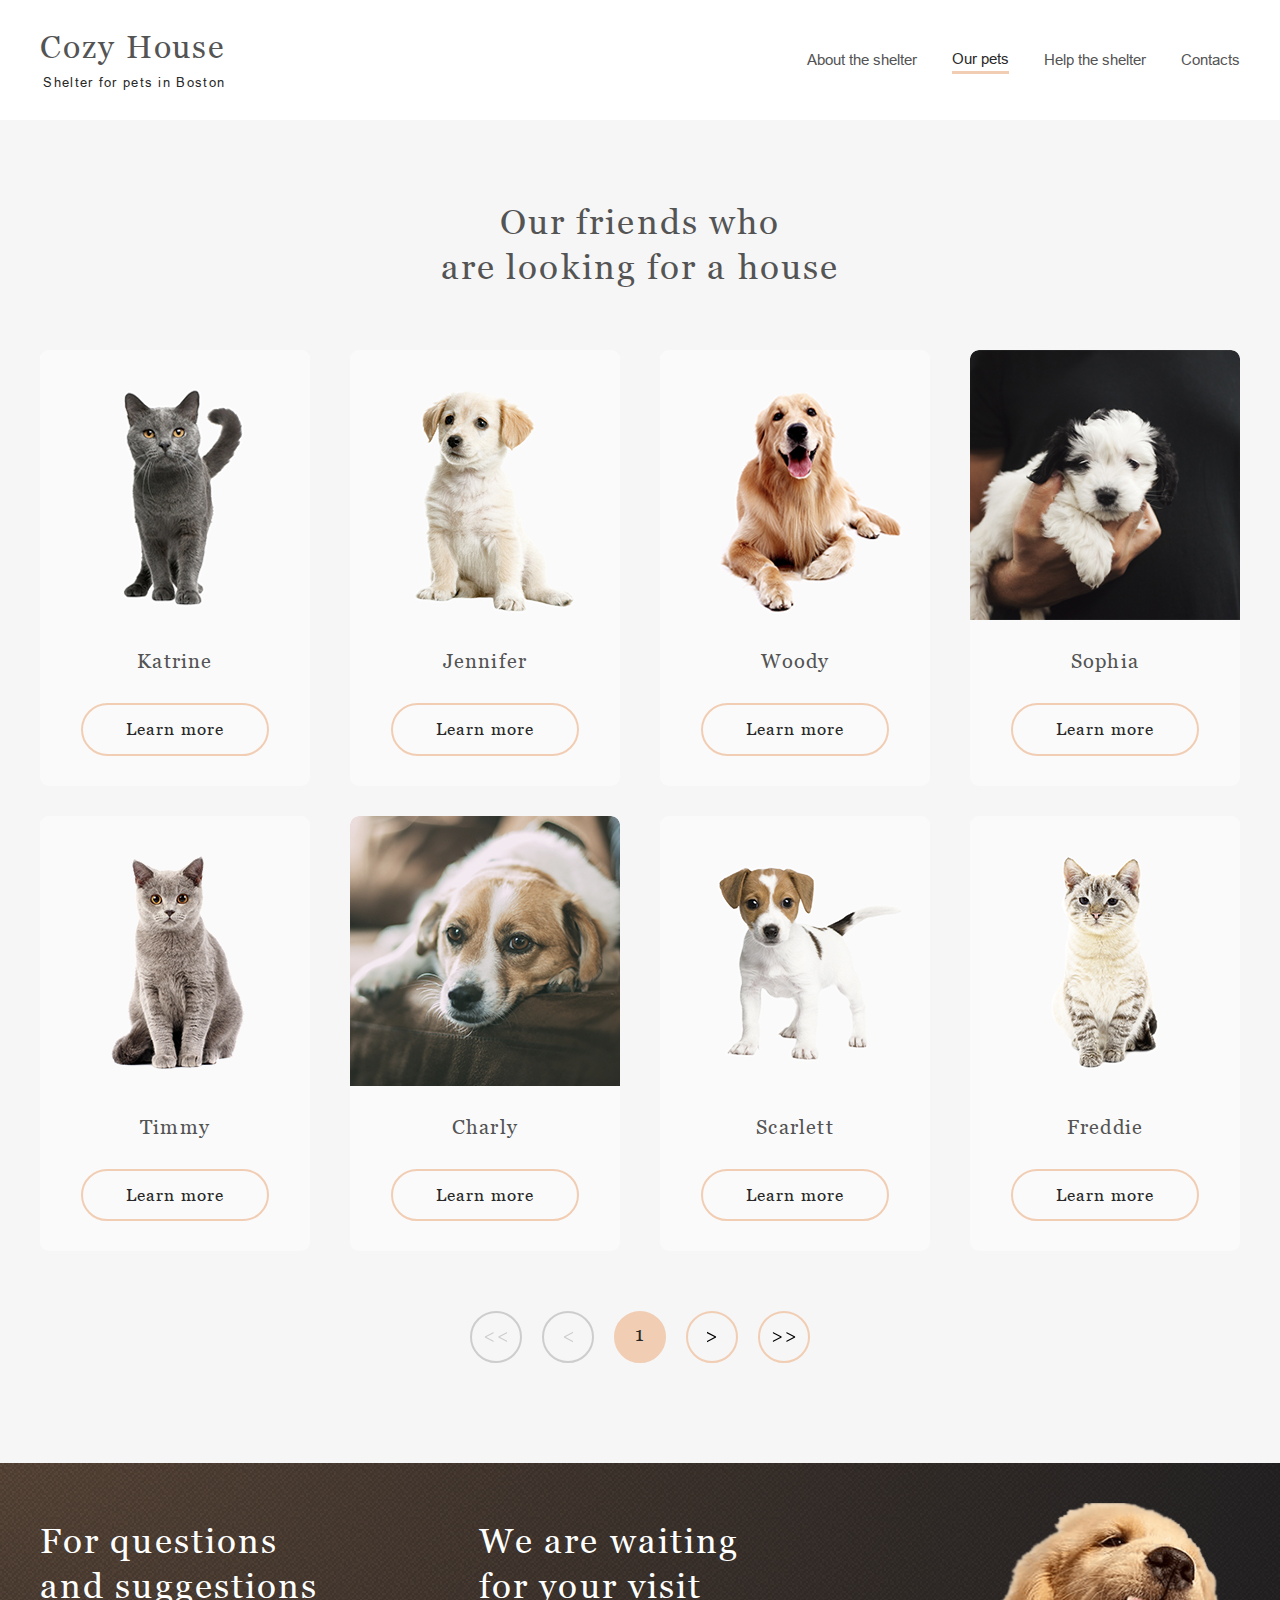
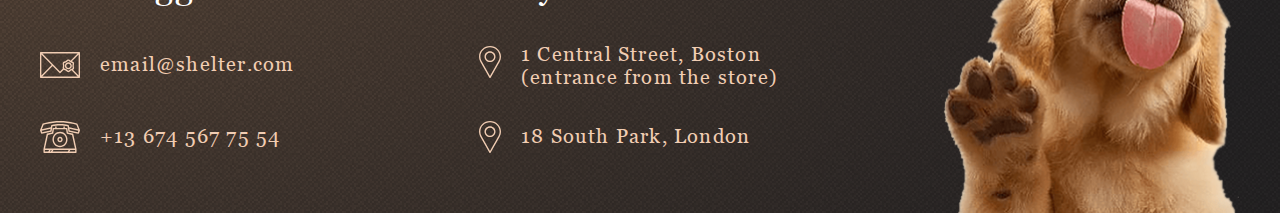
==== pages/pets/index.html @ 9d451f87 "feat: add pets page" ====
<!DOCTYPE html>
<html lang="en">

<head>
  <meta charset="UTF-8">
  <meta name="viewport" content="width=device-width, initial-scale=1.0">
  <meta http-equiv="X-UA-Compatible" content="ie=edge">
  <title>Cozy House Animal Shelter Our Pets Page</title>
  <link rel="icon" type="image/x-icon" href="../../assets/favicon.ico">
  <link rel="preload" href="../../assets/fonts/Arial-Regular.woff2" as="font">
  <link rel="preload" href="../../assets/fonts/Arial-Italic.woff2" as="font">
  <link rel="preload" href="../../assets/fonts/Georgia-Regular.woff2" as="font">
  <link rel="stylesheet" href="../main/normalize.css">
  <link rel="stylesheet" href="../main/style.css">
  <link rel="stylesheet" href="style.css">
</head>
<body>
  <div class="container">
    <header class="page-header header header--pets wrapper">
      <a class="header__logo" href="../main/index.html" aria-label="Cozy House Logo Image">
        <h1 class="header__title title">Cozy House</h1>
        <p class="header__subhead">Shelter for pets in&nbsp;Boston</p>
      </a>
      <nav class="header__nav nav">
        <ul class="nav__list">
          <li class="nav__item">
            <a class="nav__link">About the shelter</a>
          </li>
          <li class="nav__item nav__item--active">
            <a class="nav__link" href="#">Our pets</a>
          </li>
          <li class="nav__item">
            <a class="nav__link" href="#help">Help the shelter</a>
          </li>
          <li class="nav__item">
            <a class="nav__link" href="#footer">Contacts</a>
          </li>
        </ul>
      </nav>
    </header>
    <main class="page-main">
      <section class="slider slider--pets wrapper section">
        <h2 id="ourfriends" class="slider__title h2 title">Our friends who are&nbsp;looking for a&nbsp;house</h2>
        <div class="slider__wrapper">
          <ul class="slider__list">
            <li class="slider__item">
              <div class="slider__link">
                <img class="slider__image" src="../../assets/images/slider-katrine-desktop@1x.jpg" alt="Katrine grey cat illustration">
                <div class="slider__inner">
                  <h3 class="slider__card-name title">Katrine</h3>
                  <button class="slider__button-more button button--more" type="button">Learn more</button>
                </div>
              </div>
            </li>
            <li class="slider__item">
              <div class="slider__link">
                <img class="slider__image" src="../../assets/images/slider-jennifer-desktop@1x.jpg" alt="Puppy Jennifer illustration">
                <div class="slider__inner">
                  <h3 class="slider__card-name title">Jennifer</h3>
                  <button class="slider__button-more button button--more" type="button">Learn more</button>
                </div>
              </div>
            </li>
            <li class="slider__item">
              <div class="slider__link">
                <img class="slider__image" src="../../assets/images/slider-woody-desktop@1x.jpg" alt="Golden retriever Woody illustration">
                <div class="slider__inner">
                  <h3 class="slider__card-name title">Woody</h3>
                  <button class="slider__button-more button button--more" type="button">Learn more</button>
                </div>
              </div>
            </li>
            <li class="slider__item">
              <div class="slider__link">
                <img class="slider__image" src="../../assets/images/catalog-sophia-desktop@1x.jpg" alt="Sophia illustration">
                <div class="slider__inner">
                  <h3 class="slider__card-name title">Sophia</h3>
                  <button class="slider__button-more button button--more" type="button">Learn more</button>
                </div>
              </div>
            </li>
            <li class="slider__item">
              <div class="slider__link">
                <img class="slider__image" src="../../assets/images/catalog-timmy-desktop@1x.jpg" alt="Timmy illustration">
                <div class="slider__inner">
                  <h3 class="slider__card-name title">Timmy</h3>
                  <button class="slider__button-more button button--more" type="button">Learn more</button>
                </div>
              </div>
            </li>
            <li class="slider__item">
              <div class="slider__link">
                <img class="slider__image" src="../../assets/images/catalog-charly-desktop@1x.jpg" alt="Charly illustration">
                <div class="slider__inner">
                  <h3 class="slider__card-name title">Charly</h3>
                  <button class="slider__button-more button button--more" type="button">Learn more</button>
                </div>
              </div>
            </li>
            <li class="slider__item">
              <div class="slider__link">
                <img class="slider__image" src="../../assets/images/catalog-scarlett-desktop@1x.jpg" alt="Scarlett illustration">
                <div class="slider__inner">
                  <h3 class="slider__card-name title">Scarlett</h3>
                  <button class="slider__button-more button button--more" type="button">Learn more</button>
                </div>
              </div>
            </li>
            <li class="slider__item">
              <div class="slider__link">
                <img class="slider__image" src="../../assets/images/catalog-freddie-desktop@1x.jpg" alt="Freddie illustration">
                <div class="slider__inner">
                  <h3 class="slider__card-name title">Freddie</h3>
                  <button class="slider__button-more button button--more" type="button">Learn more</button>
                </div>
              </div>
            </li>
          </ul>
        </div>
        <div class="slider__pagination pagination">
          <ul class="pagination__list">
            <li class="pagination__item pagination__item--inactive">
              <button class="slider__control-button pagination__button" type="button" aria-label="First catalog page">
                <svg class="pagination__icon pagination__icon--double-arrow pagination__icon--double-arrow-left" role="img">
                  <use xlink:href="../../assets/icons/sprite.svg#icon-pets-double-arrow"></use>
                </svg>
              </button>
            </li>
            <li class="pagination__item pagination__item--inactive">
              <button class="slider__control-button pagination__button" type="button" aria-label="Previous catalog page">
                <svg class="pagination__icon pagination__icon--arrow-left" role="img">
                  <use xlink:href="../../assets/icons/sprite.svg#icon-pets-arrow"></use>
                </svg>
              </button>
            </li>
            <li class="pagination__item pagination__item--active">
              <button class="slider__control-button pagination__button" type="button">
                <div class="pagination__page h4 title">1</div>
              </button>
            </li>
            <li class="pagination__item">
              <button class="slider__control-button pagination__button" type="button" aria-label="Next catalog page">
                <svg class="pagination__icon" role="img">
                  <use xlink:href="../../assets/icons/sprite.svg#icon-pets-arrow"></use>
                </svg>
              </button>
            </li>
            <li class="pagination__item">
              <button class="slider__control-button pagination__button" type="button" aria-label="Last catalog page">
                <svg class="pagination__icon pagination__icon--double-arrow" role="img">
                  <use xlink:href="../../assets/icons/sprite.svg#icon-pets-double-arrow"></use>
                </svg>
              </button>
            </li>
          </ul>
        </div>
      </section>
    </main>
    <footer id="footer" class="page-footer footer wrapper">
      <div class="footer__contacts contacts">
        <h3 class="contacts__title h2 title">For questions and suggestions</h3>
        <ul class="contacts__list">
          <li class="contacts__item">
            <a class="contacts__link" href="mailto:email@shelter.com">
              <svg class="contacts__icon">
                <use xlink:href="../../assets/icons/sprite.svg#icon-mail"></use>
              </svg>
              <span class="contacts__card-name h4 title">email@shelter.com</span>
            </a>
          </li>
          <li class="contacts__item">
            <a class="contacts__link" href="tel:136745677554">
              <svg class="contacts__icon">
                <use xlink:href="../../assets/icons/sprite.svg#icon-phone"></use>
              </svg>
              <span class="contacts__card-name h4 title">+13 674 567 75 54</span>
            </a>
          </li>
        </ul>
      </div>
      <div class="footer__contacts contacts contacts--address">
        <h3 class="contacts__title h2 title">We&nbsp;are waiting for your visit</h3>
        <ul class="contacts__list">
          <li class="contacts__item">
            <a class="contacts__link" href="https://goo.gl/maps/ah5KmiyZteRtTASu8" target="_blank">
              <div class="contacts__icon-wrapper">
                <svg class="contacts__icon contacts__icon--map">
                  <use xlink:href="../../assets/icons/sprite.svg#icon-map"></use>
                </svg>
              </div>
              <span class="contacts__card-name h4 title">1&nbsp;Central Street, Boston (entrance from the store)</span>
            </a>
          </li>
          <li class="contacts__item">
            <a class="contacts__link" href="https://goo.gl/maps/E3gi4TVPar3K6iHCA" target="_blank">
              <svg class="contacts__icon contacts__icon--map">
                <use xlink:href="../../assets/icons/sprite.svg#icon-map"></use>
              </svg>
              <span class="contacts__card-name h4 title">18&nbsp;South Park, London</span>
            </a>
          </li>
        </ul>
      </div>
      <div class="footer__image-wrapper">
          <img class="footer__image" src="../../assets/images/footer-puppy-desktop@1x.png" alt="Puppy asks for food">
      </div>
    </footer>
  </div>
</body>
</html>
---- pages/main/style.css ----
@font-face {
  font-family: 'Arial';
  font-style: normal;
  font-weight: 400;
  font-display: swap;
  src: url("../../assets/fonts/Arial-Regular.woff2") format("woff2"),
    url("../../assets/fonts/Arial-Regular.woff") format("woff");
}

@font-face {
  font-family: 'Arial';
  font-style: italic;
  font-weight: 400;
  font-display: swap;
  src: url("../../assets/fonts/Arial-Italic.woff2") format("woff2"),
    url("../../assets/fonts/Arial-Italic.woff") format("woff");
}

@font-face {
  font-family: 'Georgia';
  font-style: normal;
  font-weight: 400;
  font-display: swap;
  src: url("../../assets/fonts/Georgia-Regular.woff2") format("woff2"),
    url("../../assets/fonts/Georgia-Regular.woff") format("woff");
}

*,
*::before,
*::after {
  box-sizing: border-box;
}

html {
  scroll-behavior: smooth; 
}

body {
  margin: 0;
  padding: 0;

  font-family: "Arial", "Arial Black", sans-serif;
  font-style: normal;
  font-weight: 400;
  font-size: 15px;
  line-height: 1.6;
  color: #4c4c4c;

  background-color: #ffffff;
}

a {
  text-decoration: none;
  color: inherit;
  cursor: pointer;
}

img {
  display: block;
}

.container {
  display: flex;
  flex-direction: column;
  justify-content: space-between;
  max-width: 1280px;
  margin: 0 auto;
}

.wrapper {
  padding: 0 40px;
}

.section {
  padding-top: 80px;
  padding-bottom: 100px;
}

.button {
  display: flex;
  justify-content: center;
  align-items: center;
  width: fit-content;
  height: fit-content;
  padding: 15px 45px;

  font-family: 'Georgia';
  font-style: normal;
  font-weight: 400;
  font-size: 17px;
  line-height: 1.3;
  letter-spacing: 0.06em;
  color: #292929;

  background-color: #f1cdb3;
  border-radius: 100px;
  transition: 0.5s ease-in;
  cursor: pointer;
}

.button:hover {
  background-color: #fddcc4;
}

.button--more {
  padding: 13px 43px;
  border: 2px solid #f1cdb3;
  background-color: transparent;
}

.button--more:hover {
  border: 2px solid #fddcc4;
}

.h2 {
  margin: 0;
  font-size: 35px;
  line-height: 1.29;
  letter-spacing: 0.06em;
  color: #545454;
}

.h4 {
  margin: 0;
  font-size: 20px;
  line-height: 1.15;
  letter-spacing: 0.06em;
  color: #545454;
}

.title {
  font-family: 'Georgia';
  font-style: normal;
  font-weight: 400;
}

.header {
  position: relative;
  display: flex;
  align-items: center;
  justify-content: space-between;
  padding-top: 60px;
  margin-bottom: 30px;
}

.header::after {
  content: "";
  position: absolute;
  top: 0;
  left: 0;
  z-index: -1;
  width: 100%;
  height: 908px;
  background: url(../../assets/images/first-screen-background-desktop@2x.png), radial-gradient(100% 215.42% at 0% 0%,#5b483a 0%,#262425 100%),#211f20;
  background-position: 0 0;
  background-repeat: repeat;
  background-size: auto;
}

.header__title {
  margin: 0;
  margin-bottom: 10px;
  font-size: 32px;
  line-height: 1.1;
  letter-spacing: 0.06em;
  color: #f1cdb3;
}

.header__subhead {
  margin: 0;
  font-size: 13px;
  line-height: 15px;
  letter-spacing: 0.1em;
  text-align: right;
  color: #ffffff;
}

.nav__list {
  display: flex;
  align-items: center;
  gap: 35px;
  margin: 0;
  padding: 0;
  list-style: none;
}

.nav__item {
  line-height: 1.6;
}

.nav__item--active .nav__link {
  color: #fafafa;
  border-bottom: 3px solid #f1cdb3;  
}

.nav__link {
  display: flex;
  color: #CDCDCD;
  transition: 0.5s ease-in;
}

.nav__link:hover {
  color: #fafafa;
}

.first-screen {
  display: flex;
  justify-content: space-between;
  padding-top: 30px;
}

.first-screen__inner {
  padding-top: 163px;
}

.first-screen__title {
  max-width: 320px;
  margin: 0;
  margin-bottom: 42px;
  font-size: 44px;
  line-height: 1.3;
  color: #ffffff;
}

.first-screen__desc {
  margin: 0;
  margin-bottom: 42px;
  max-width: 460px;
  font-size: 15px;
  line-height: 1.6;
  color: #CDCDCD;
}

.about {
  display: flex;
  justify-content: center;
  align-items: center;
}

.about__inner {
  max-width: 430px;
  margin-left: 120px;
}

.about__title {
  max-width: 380px;
  margin-bottom: 25px;
}

.about__desc {
  margin: 0;
}

.about__desc:not(:last-child) {
  margin-bottom: 25px;
}

.slider {
  background-color: #F6F6F6;
}

.slider__wrapper {
  display: flex;
  justify-content: space-between;
  align-items: center;
  margin-bottom: 60px;
}

.slider__title {
  max-width: 410px;
  margin: 0 auto;
  margin-bottom: 60px;
  text-align: center;
}

.slider__control-button {
  display: flex;
  justify-content: center;
  align-items: center;
  width: fit-content;
  height: fit-content;
  margin: 0;
  padding: 21px 17px;
  background-color: transparent;
  border: 2px solid #f1cdb3;
  border-radius: 100px;
  transition: 0.5s ease-in;
  cursor: pointer;
}

.slider__control-button:hover {
  border: 2px solid #fddcc4;
  background-color: #fddcc4;
}

.slider__icon {
  width: 14px;
  height: 6px;
}

.slider__icon--right-arrow {
  transform:rotate(180deg);
}

.slider__list {
  display: flex;
  gap: 90px;
  margin: 0;
  padding: 0;
  list-style: none;
}

.slider__link {
  border-radius: 9px;
  transition: 0.5s ease-in;
  cursor: pointer;
}

.slider__link:hover {
  box-shadow: 0px 2px 35px 14px rgba(13, 13, 13, 0.04);
}

.slider__link:hover .button--more {
  background-color: #fddcc4;
  border: 2px solid #fddcc4;
}

.slider__item {
  background: #fafafa;
  border-radius: 9px;
  display: flex;
  flex-direction: column;
  align-items: center;
}

.slider__image {
  margin-bottom: 30px;
  border-radius: 9px 9px 0px 0px;
}

.slider__card-name {
  margin: 0;
  margin-bottom: 30px;
  font-size: 20px;
  line-height: 23px;
  letter-spacing: 0.06em;
  color: #545454;
  text-align: center;
}

.slider__button-more {
  margin: 0 auto 30px auto;
}

.slider__button {
  margin: 0 auto;
}

.charity__title {
  margin: 0 auto;
  margin-bottom: 60px;
  max-width: 320px;
  text-align: center;
}

.charity__list {
  display: flex;
  flex-wrap: wrap;
  justify-content: center;
  row-gap: 55px;
  column-gap: 120px;
  margin: 0;
  padding: 0;
  list-style: none;
}

.charity__item {
  display: flex;
  flex-direction: column;
  align-items: center;
}

.charity__icon-wrapper {
  margin-bottom: 30px;
}

.charity__icon {
  display: flex;
  width: 60px;
  height: 60px;
}

.payment {
  display: flex;
  justify-content: center;
  background: #F6F6F6;
}

.payment__inner {
  margin-left: 30px;
  max-width: 380px;
}

.payment__image-wrapper {
  padding-top: 11px;
}

.payment__title {
  max-width: 310px;
  margin-bottom: 20px;
}

.payment__subhead {
  margin: 0;
  margin-bottom: 20px;
  font-size: 15px;
  line-height: 1.1;
  letter-spacing: 0.06em;
  color: #545454;
}

.payment__box {
  display: flex;
  justify-content: space-between;
  align-items: center;
  max-width: 349px;
  padding: 10px 15px;
  margin-bottom: 20px;
  background: #f1cdb3;
  border-radius: 9px;
}

.payment__icon {
  width: 30px;
  height: 23px;
}

.payment__agreement {
  margin: 0;
  font-style: italic;
  font-size: 12px;
  line-height: 18px;
  color: #b2b2b2;
}

.footer {
  position: relative;
  display: flex;
  justify-content: space-between;
  padding-top: 40px;
}

.footer::after {
  content: "";
  position: absolute;
  top: 0;
  left: 0;
  z-index: -1;
  width: 100%;
  height: 350px;
  background: url(../../assets/images/first-screen-background-desktop@2x.png), radial-gradient(100% 215.42% at 0% 0%,#5b483a 0%,#262425 100%),#211f20;
  background-position: 0 0;
  background-repeat: repeat;
  background-size: auto;
}

.contacts {
  padding-top: 16px;
  max-width: 280px;
}

.contacts--address {
  max-width: 302px;
}

.contacts__title {
  margin-bottom: 40px;
  color: #ffffff;
}

.contacts--address .contacts__title {
  margin-bottom: 34px;
}

.contacts__list {
  display: flex;
  flex-direction: column;
  gap: 40px;
  margin: 0;
  padding: 0;
  list-style: none;
}

.contacts--address .contacts__list {
  gap: 32px;
}

.contacts__item {
  display: flex;
  align-items: center;
}

.contacts__link {
  display: flex;
  align-items: center;
}

.contacts__icon {
  width: 40px;
  height: 32px;
}

.contacts__icon--map {
  width: 22px;
}

.contacts__card-name {
  display: block;
  margin-left: 20px;
  color: #f1cdb3;
}
---- pages/pets/style.css ----
.header {
  padding-top: 30px;
}

.header--pets::after {
  content: none;
}

.header__title {
  color: #545454;
}

.header__subhead {
  color: #292929;
}

.nav__link {
  color: #545454;
}

.nav__link:hover {
  color: #292929;
}

.nav__item--active .nav__link {
  color: #292929;
}

.slider__list {
  margin-bottom: 15px;
}

.slider__wrapper {
  margin-bottom: 45px;
}

.slider--pets .slider__list {
  flex-wrap: wrap;
  row-gap: 30px;
  column-gap: 40px;
}

.pagination__list {
  display: flex;
  justify-content: center;
  gap: 20px;
  margin: 0;
  padding: 0;
  list-style: none;
}

.pagination__item--active .pagination__button {
  border: 2px solid #f1cdb3;
  background-color: #f1cdb3;
}

.pagination__item--inactive .pagination__button {
  border: 2px solid #cdcdcd;
}

.pagination__item--inactive .pagination__icon {
  fill: #cdcdcd;
}

.pagination__button {
  align-items: baseline;
  width: 52px;
  height: 52px;
  padding: 10px;
}

.pagination__page {
  color: #292929;
}

.pagination__icon {
  width: 10px;
  height: 28px;
}

.pagination__icon--arrow-left {
  transform: rotate(180deg);
}

.pagination__icon--double-arrow {
  width: 24px;
}

.pagination__icon--double-arrow-left {
  transform: rotate(180deg);
}
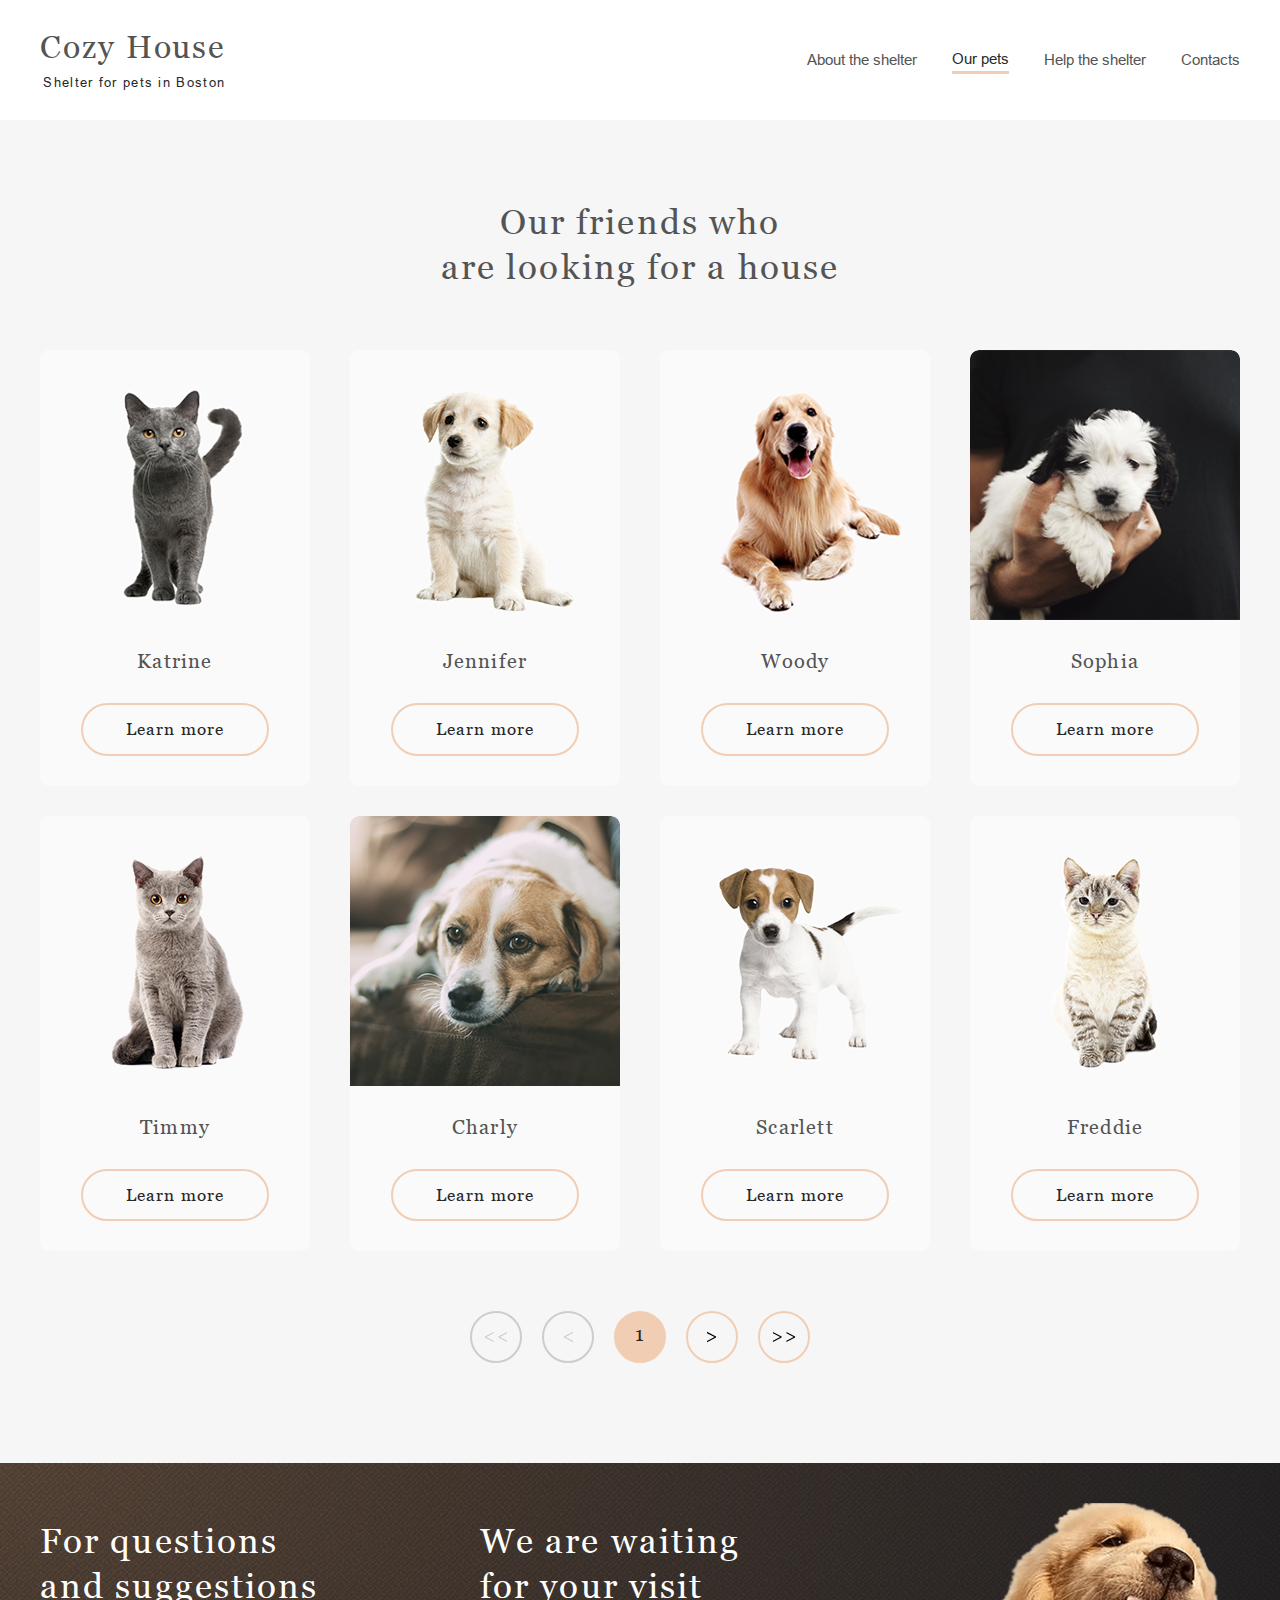
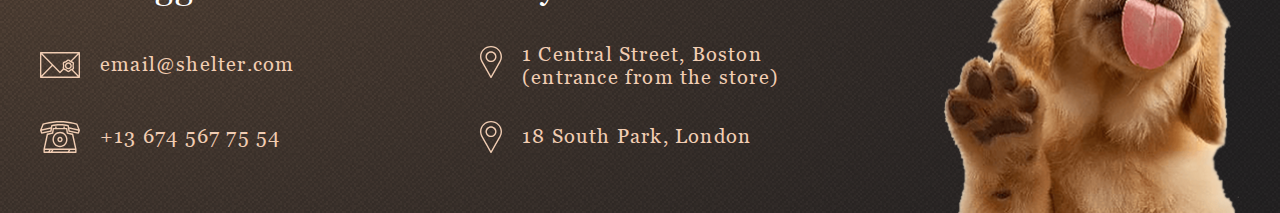
==== commit abcbd9b7: "feat: add responsive pages" ====
--- a/pages/pets/index.html
+++ b/pages/pets/index.html
@@ -37,6 +37,11 @@
           </li>
         </ul>
       </nav>
+      <button class="header__burger" type="button">
+        <svg class="header__icon header__icon--pets">
+          <use xlink:href="../../assets/icons/sprite.svg#icon-burger"></use>
+        </svg>
+      </button>
     </header>
     <main class="page-main">
       <section class="slider slider--pets wrapper section">
@@ -120,33 +125,33 @@
         <div class="slider__pagination pagination">
           <ul class="pagination__list">
             <li class="pagination__item pagination__item--inactive">
-              <button class="slider__control-button pagination__button" type="button" aria-label="First catalog page">
+              <button class="pagination__button control-button" type="button" aria-label="First catalog page">
                 <svg class="pagination__icon pagination__icon--double-arrow pagination__icon--double-arrow-left" role="img">
                   <use xlink:href="../../assets/icons/sprite.svg#icon-pets-double-arrow"></use>
                 </svg>
               </button>
             </li>
             <li class="pagination__item pagination__item--inactive">
-              <button class="slider__control-button pagination__button" type="button" aria-label="Previous catalog page">
+              <button class="pagination__button control-button" type="button" aria-label="Previous catalog page">
                 <svg class="pagination__icon pagination__icon--arrow-left" role="img">
                   <use xlink:href="../../assets/icons/sprite.svg#icon-pets-arrow"></use>
                 </svg>
               </button>
             </li>
             <li class="pagination__item pagination__item--active">
-              <button class="slider__control-button pagination__button" type="button">
+              <button class="pagination__button control-button" type="button">
                 <div class="pagination__page h4 title">1</div>
               </button>
             </li>
             <li class="pagination__item">
-              <button class="slider__control-button pagination__button" type="button" aria-label="Next catalog page">
+              <button class="pagination__button control-button" type="button" aria-label="Next catalog page">
                 <svg class="pagination__icon" role="img">
                   <use xlink:href="../../assets/icons/sprite.svg#icon-pets-arrow"></use>
                 </svg>
               </button>
             </li>
             <li class="pagination__item">
-              <button class="slider__control-button pagination__button" type="button" aria-label="Last catalog page">
+              <button class="pagination__button control-button" type="button" aria-label="Last catalog page">
                 <svg class="pagination__icon pagination__icon--double-arrow" role="img">
                   <use xlink:href="../../assets/icons/sprite.svg#icon-pets-double-arrow"></use>
                 </svg>
@@ -157,49 +162,51 @@
       </section>
     </main>
     <footer id="footer" class="page-footer footer wrapper">
-      <div class="footer__contacts contacts">
-        <h3 class="contacts__title h2 title">For questions and suggestions</h3>
-        <ul class="contacts__list">
-          <li class="contacts__item">
-            <a class="contacts__link" href="mailto:email@shelter.com">
-              <svg class="contacts__icon">
-                <use xlink:href="../../assets/icons/sprite.svg#icon-mail"></use>
-              </svg>
-              <span class="contacts__card-name h4 title">email@shelter.com</span>
-            </a>
-          </li>
-          <li class="contacts__item">
-            <a class="contacts__link" href="tel:136745677554">
-              <svg class="contacts__icon">
-                <use xlink:href="../../assets/icons/sprite.svg#icon-phone"></use>
-              </svg>
-              <span class="contacts__card-name h4 title">+13 674 567 75 54</span>
-            </a>
-          </li>
-        </ul>
-      </div>
-      <div class="footer__contacts contacts contacts--address">
-        <h3 class="contacts__title h2 title">We&nbsp;are waiting for your visit</h3>
-        <ul class="contacts__list">
-          <li class="contacts__item">
-            <a class="contacts__link" href="https://goo.gl/maps/ah5KmiyZteRtTASu8" target="_blank">
-              <div class="contacts__icon-wrapper">
+      <div class="footer__wrapper">
+        <div class="footer__contacts contacts">
+          <h3 class="contacts__title h2 title">For questions and suggestions</h3>
+          <ul class="contacts__list">
+            <li class="contacts__item">
+              <a class="contacts__link" href="mailto:email@shelter.com">
+                <svg class="contacts__icon">
+                  <use xlink:href="../../assets/icons/sprite.svg#icon-mail"></use>
+                </svg>
+                <span class="contacts__card-name h4 title">email@shelter.com</span>
+              </a>
+            </li>
+            <li class="contacts__item">
+              <a class="contacts__link" href="tel:136745677554">
+                <svg class="contacts__icon">
+                  <use xlink:href="../../assets/icons/sprite.svg#icon-phone"></use>
+                </svg>
+                <span class="contacts__card-name h4 title">+13 674 567 75 54</span>
+              </a>
+            </li>
+          </ul>
+        </div>
+        <div class="footer__contacts contacts contacts--address">
+          <h3 class="contacts__title h2 title">We&nbsp;are waiting for your visit</h3>
+          <ul class="contacts__list">
+            <li class="contacts__item">
+              <a class="contacts__link" href="https://goo.gl/maps/ah5KmiyZteRtTASu8" target="_blank">
+                <div class="contacts__icon-wrapper">
+                  <svg class="contacts__icon contacts__icon--map">
+                    <use xlink:href="../../assets/icons/sprite.svg#icon-map"></use>
+                  </svg>
+                </div>
+                <span class="contacts__card-name h4 title">1&nbsp;Central Street, Boston (entrance from the store)</span>
+              </a>
+            </li>
+            <li class="contacts__item">
+              <a class="contacts__link" href="https://goo.gl/maps/E3gi4TVPar3K6iHCA" target="_blank">
                 <svg class="contacts__icon contacts__icon--map">
                   <use xlink:href="../../assets/icons/sprite.svg#icon-map"></use>
                 </svg>
-              </div>
-              <span class="contacts__card-name h4 title">1&nbsp;Central Street, Boston (entrance from the store)</span>
-            </a>
-          </li>
-          <li class="contacts__item">
-            <a class="contacts__link" href="https://goo.gl/maps/E3gi4TVPar3K6iHCA" target="_blank">
-              <svg class="contacts__icon contacts__icon--map">
-                <use xlink:href="../../assets/icons/sprite.svg#icon-map"></use>
-              </svg>
-              <span class="contacts__card-name h4 title">18&nbsp;South Park, London</span>
-            </a>
-          </li>
-        </ul>
+                <span class="contacts__card-name h4 title">18&nbsp;South Park, London</span>
+              </a>
+            </li>
+          </ul>
+        </div>
       </div>
       <div class="footer__image-wrapper">
           <img class="footer__image" src="../../assets/images/footer-puppy-desktop@1x.png" alt="Puppy asks for food">
--- a/pages/main/style.css
+++ b/pages/main/style.css
@@ -57,6 +57,7 @@
 
 img {
   display: block;
+  width: inherit;
 }
 
 .container {
@@ -68,7 +69,8 @@
 }
 
 .wrapper {
-  padding: 0 40px;
+  padding-left: 40px;
+  padding-right: 40px;
 }
 
 .section {
@@ -132,6 +134,21 @@
   font-family: 'Georgia';
   font-style: normal;
   font-weight: 400;
+}
+
+.control-button {
+  display: flex;
+  justify-content: center;
+  align-items: center;
+  width: fit-content;
+  height: fit-content;
+  margin: 0;
+  padding: 21px 17px;
+  background-color: transparent;
+  border: 2px solid #f1cdb3;
+  border-radius: 100px;
+  transition: 0.5s ease-in;
+  cursor: pointer;
 }
 
 .header {
@@ -175,6 +192,28 @@
   color: #ffffff;
 }
 
+.header__burger {
+  display: none;
+  justify-content: center;
+  align-items: center;
+  width: fit-content;
+  height: fit-content;
+  margin: 0;
+  padding: 0;
+  border: 0;
+  background-color: transparent;
+}
+
+.header__icon {
+  width: 30px;
+  height: 22px;
+  stroke: #F1CDB3;
+}
+
+.header__icon--pets {
+  stroke: #000000;
+}
+
 .nav__list {
   display: flex;
   align-items: center;
@@ -211,6 +250,7 @@
 
 .first-screen__inner {
   padding-top: 163px;
+  max-width: 460px;
 }
 
 .first-screen__title {
@@ -225,7 +265,6 @@
 .first-screen__desc {
   margin: 0;
   margin-bottom: 42px;
-  max-width: 460px;
   font-size: 15px;
   line-height: 1.6;
   color: #CDCDCD;
@@ -271,21 +310,6 @@
   margin: 0 auto;
   margin-bottom: 60px;
   text-align: center;
-}
-
-.slider__control-button {
-  display: flex;
-  justify-content: center;
-  align-items: center;
-  width: fit-content;
-  height: fit-content;
-  margin: 0;
-  padding: 21px 17px;
-  background-color: transparent;
-  border: 2px solid #f1cdb3;
-  border-radius: 100px;
-  transition: 0.5s ease-in;
-  cursor: pointer;
 }
 
 .slider__control-button:hover {
@@ -464,8 +488,13 @@
   background-size: auto;
 }
 
+.footer__wrapper {
+  display: flex;
+  gap: 160px;
+  padding-top: 16px;
+}
+
 .contacts {
-  padding-top: 16px;
   max-width: 280px;
 }
 
@@ -519,3 +548,327 @@
   margin-left: 20px;
   color: #f1cdb3;
 }
+
+@media screen and (max-width: 1279px) {
+  .wrapper {
+    padding-left: 30px;
+    padding-right: 30px;
+  }
+
+  .header {
+    padding-top: 30px;
+  }
+
+  .header::after {
+    height: 1165px;
+  }
+
+  .first-screen {
+    flex-direction: column;
+  }
+
+  .first-screen__inner {
+    align-self: center;
+    padding-top: 0;
+    margin-bottom: 100px;
+  }
+
+  .first-screen__link {
+    margin: 0 auto;
+  }
+
+  .first-screen__image-wrapper {
+    align-self: end;
+    width: 569px;
+  }
+
+  .about {
+    flex-direction: column;
+  }
+
+  .about__image-wrapper {
+    order: 1;
+  }
+
+  .about__inner {
+    margin-left: 0;
+    margin-bottom: 80px;
+  }
+
+  .slider__list {
+    gap: 40px;
+  }
+
+  .slider__item:last-of-type {
+    display: none;
+  }
+
+  .charity__list {
+    column-gap: 60px;
+  }
+
+  .charity__item {
+    min-width: 170px;
+  }
+
+  .payment {
+    flex-direction: column;
+    align-items: center;
+  }
+
+  .payment__inner {
+    margin-left: 0;
+    margin-bottom: 60px;
+  }
+
+  .payment__image-wrapper {
+    padding-top: 0;
+    order: 1;
+  }
+
+  .footer {
+    flex-direction: column;
+    align-items: center;
+    padding-top: 30px;
+  }
+
+  .footer::after {
+    height: 639px;
+  }
+
+  .footer__wrapper {
+    gap: 60px;
+    padding-top: 0;
+    margin-bottom: 65px;
+  }
+
+  .footer__image-wrapper {
+    align-self: center;
+  }
+}
+
+@media screen and (max-width: 767px) {
+  body {
+    font-size: 15px;
+  }
+
+  .wrapper {
+    padding-left: 10px;
+    padding-right: 10px;
+  }
+
+  .section {
+    padding-top: 42px;
+    padding-bottom: 42px;
+  }
+
+  .title {
+    letter-spacing: 0.06em;
+  }
+
+  .h2 {
+    margin-left: auto;
+    margin-right: auto;
+    text-align: center;
+    font-size: 25px;
+  }
+
+  .h3 {
+    font-size: 20px;
+  }
+
+  .h4 {
+    font-size: 15px;
+  }
+
+  .header::after {
+    height: 823px;
+  }
+
+  .header__burger {
+    display: flex;
+    margin-right: 43px;
+  }
+
+  .nav {
+    position: fixed;
+    z-index: 10;
+    top: 0;
+    right: -100%;
+    width: 100%;
+    height: 100vh;
+    padding-top: 134px;
+    padding-left: 127px;
+    margin-left: 0;
+    overflow-x: hidden;
+    transition: 0.6s right;
+    background-color: #292929;
+  }
+
+  .first-screen__inner {
+    max-width: 300px;
+    margin-bottom: 105px;
+  }
+
+  .first-screen__title {
+    max-width: 260px;
+    margin-left: auto;
+    margin-right: auto;
+    font-size: 25px;
+    text-align: center;
+  }
+
+  .first-screen__desc {
+    font-size: 15px;
+    text-align: center;
+  }
+
+  .first-screen__image-wrapper {
+    width: 260px;
+  }
+
+  .about__inner {
+    margin-left: 15px;
+    margin-right: 15px;
+    margin-bottom: 42px;
+  }
+
+  .about__desc {
+    text-align: justify;
+  }
+
+  .about__desc:not(:last-child) {
+    margin-bottom: 22px;
+  }
+
+  .about__image-wrapper {
+    width: 260px;
+  }
+
+  .slider__title {
+    margin-bottom: 40px;
+  }
+
+  .slider__wrapper {
+    position: relative;
+    justify-content: center;
+    padding-bottom: 72px;
+    margin-bottom: 42px;
+  }
+
+  .slider__control-button {
+    position: absolute;
+    top: 455px;
+    left: 58px;
+  }
+
+  .slider__control-button--right {
+    left: unset;
+    right: 58px;
+  }
+
+  .slider__item:nth-child(2n) {
+    display: none;
+  }
+
+  .charity__title {
+    max-width: 260px;
+    margin-bottom: 40px;
+  }
+
+  .charity__wrapper {
+    display: flex;
+    justify-content: center;
+  }
+
+  .charity__list {
+    justify-content: flex-start;
+    flex-basis: 290px;
+    column-gap: 30px;
+    row-gap: 30px;
+  }
+
+  .charity__item {
+    min-width: 130px;
+  }
+
+  .charity__icon-wrapper {
+    margin-bottom: 20px;
+  }
+
+  .charity__icon {
+    width: 50px;
+    height: 50px;
+  }
+
+  .payment__inner {
+    margin-bottom: 42px;
+  }
+
+  .payment__title {
+    max-width: 220px;
+  }
+
+  .payment__subhead {
+    line-height: 1.6;
+    letter-spacing: normal;
+    text-align: center;
+  }
+
+  .payment__image-wrapper {
+    width: 260px;
+  }
+
+  .payment__box {
+    margin-left: auto;
+    margin-right: auto;
+    max-width: 281px;
+  }
+
+  .payment__agreement {
+    margin: 0 10px;
+    text-align: justify;
+  }
+
+  .footer::after {
+    height: 809px;
+  }
+
+  .footer__wrapper {
+    flex-direction: column;
+    gap: 40px;
+    margin-bottom: 39px;
+  }
+
+  .footer__image-wrapper {
+    width: 260px;
+  }
+
+  .contacts {
+    max-width: 300px;
+  }
+
+  .contacts__title {
+    max-width: 260px;
+  }
+
+  .contacts--address .contacts__title {
+    margin-bottom: 40px;
+  }
+
+  .contacts--address .contacts__list {
+    gap: 40px;
+  }
+
+  .contacts--address .contacts__item {
+    justify-content: space-between;
+  }
+
+  .contacts__item {
+    justify-content: center;
+  }
+
+  .contacts__card-name {
+    font-size: 20px;
+  }
+}--- a/pages/pets/style.css
+++ b/pages/pets/style.css
@@ -88,4 +88,57 @@
 
 .pagination__icon--double-arrow-left {
   transform: rotate(180deg);
+}
+
+@media screen and (max-width: 1279px) {
+  .header {
+    position: sticky;
+    top: 0;
+    width: 100%;
+    z-index: 1000;
+    margin-bottom: 0;
+    padding-bottom: 30px;
+    background-color: #ffffff;
+  }
+
+  .slider__wrapper {
+    margin-bottom: 40px;
+  }
+
+  .slider__list {
+    margin-bottom: 0;
+  }
+
+  .slider--pets .slider__list {
+    justify-content: center;
+  }
+
+  .slider__item:nth-child(7n) {
+    display: none;
+  }
+}
+
+@media screen and (max-width: 767px) {
+  .pagination__list {
+    gap: 10px;
+  }
+
+  .pagination__page {
+    font-size: 20px;
+  }
+
+  .slider__wrapper {
+    padding-bottom: 0;
+    margin-bottom: 42px;
+  }
+
+  .slider__item:nth-child(2n) {
+    display: flex;
+  }
+
+  .slider__item:nth-child(4n),
+  .slider__item:nth-child(5n),
+  .slider__item:nth-child(6n) {
+    display: none;
+  }
 }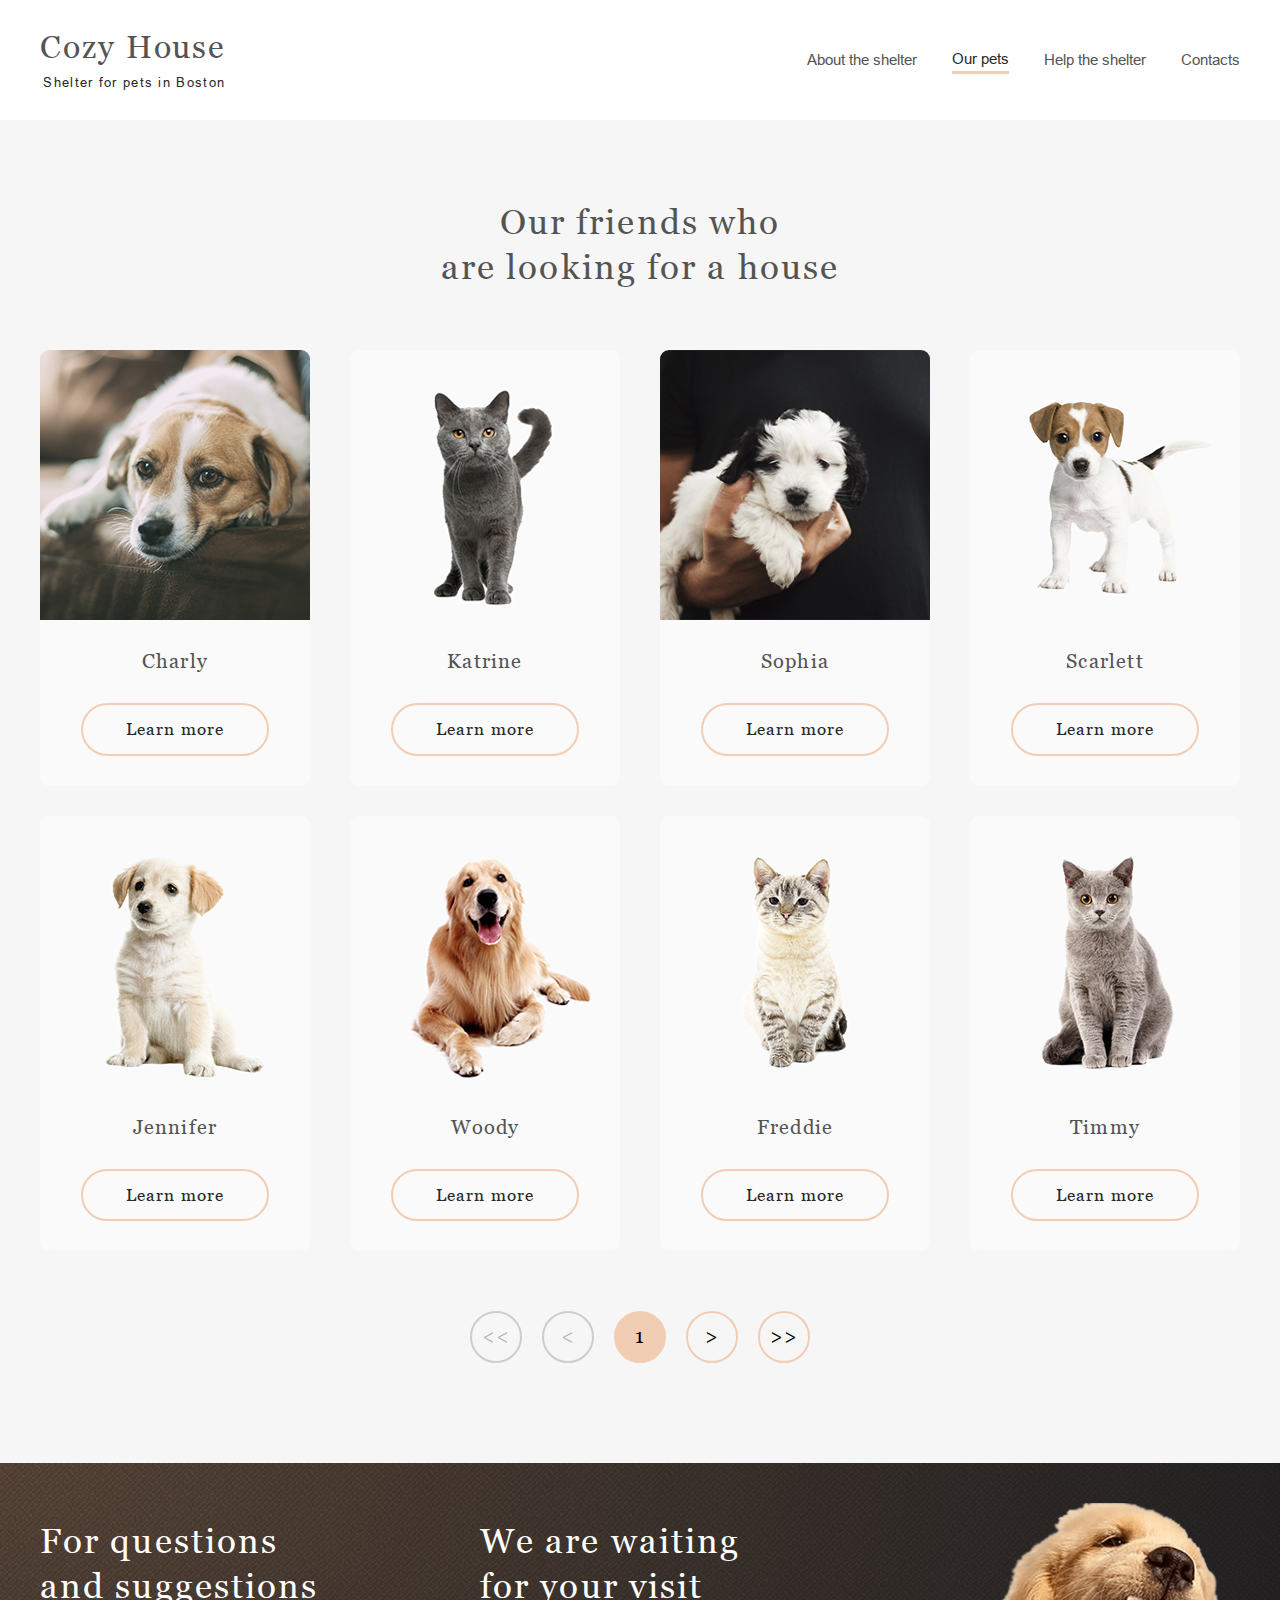
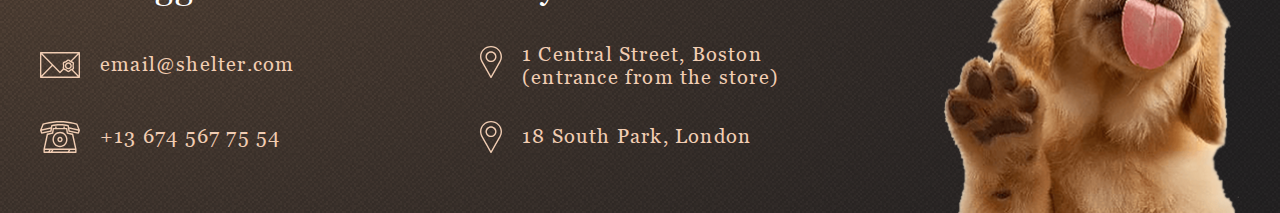
==== commit 1b533ffd: "feat: add js" ====
--- a/pages/pets/index.html
+++ b/pages/pets/index.html
@@ -15,6 +15,7 @@
   <link rel="stylesheet" href="style.css">
 </head>
 <body>
+  <div class="overlay"></div>
   <div class="container">
     <header class="page-header header header--pets wrapper">
       <a class="header__logo" href="../main/index.html" aria-label="Cozy House Logo Image">
@@ -24,13 +25,13 @@
       <nav class="header__nav nav">
         <ul class="nav__list">
           <li class="nav__item">
-            <a class="nav__link">About the shelter</a>
+            <a class="nav__link" href="../main/index.html">About the shelter</a>
           </li>
           <li class="nav__item nav__item--active">
             <a class="nav__link" href="#">Our pets</a>
           </li>
           <li class="nav__item">
-            <a class="nav__link" href="#help">Help the shelter</a>
+            <a class="nav__link" href="../main/index.html#help">Help the shelter</a>
           </li>
           <li class="nav__item">
             <a class="nav__link" href="#footer">Contacts</a>
@@ -47,115 +48,24 @@
       <section class="slider slider--pets wrapper section">
         <h2 id="ourfriends" class="slider__title h2 title">Our friends who are&nbsp;looking for a&nbsp;house</h2>
         <div class="slider__wrapper">
-          <ul class="slider__list">
-            <li class="slider__item">
-              <div class="slider__link">
-                <img class="slider__image" src="../../assets/images/slider-katrine-desktop@1x.jpg" alt="Katrine grey cat illustration">
-                <div class="slider__inner">
-                  <h3 class="slider__card-name title">Katrine</h3>
-                  <button class="slider__button-more button button--more" type="button">Learn more</button>
-                </div>
-              </div>
-            </li>
-            <li class="slider__item">
-              <div class="slider__link">
-                <img class="slider__image" src="../../assets/images/slider-jennifer-desktop@1x.jpg" alt="Puppy Jennifer illustration">
-                <div class="slider__inner">
-                  <h3 class="slider__card-name title">Jennifer</h3>
-                  <button class="slider__button-more button button--more" type="button">Learn more</button>
-                </div>
-              </div>
-            </li>
-            <li class="slider__item">
-              <div class="slider__link">
-                <img class="slider__image" src="../../assets/images/slider-woody-desktop@1x.jpg" alt="Golden retriever Woody illustration">
-                <div class="slider__inner">
-                  <h3 class="slider__card-name title">Woody</h3>
-                  <button class="slider__button-more button button--more" type="button">Learn more</button>
-                </div>
-              </div>
-            </li>
-            <li class="slider__item">
-              <div class="slider__link">
-                <img class="slider__image" src="../../assets/images/catalog-sophia-desktop@1x.jpg" alt="Sophia illustration">
-                <div class="slider__inner">
-                  <h3 class="slider__card-name title">Sophia</h3>
-                  <button class="slider__button-more button button--more" type="button">Learn more</button>
-                </div>
-              </div>
-            </li>
-            <li class="slider__item">
-              <div class="slider__link">
-                <img class="slider__image" src="../../assets/images/catalog-timmy-desktop@1x.jpg" alt="Timmy illustration">
-                <div class="slider__inner">
-                  <h3 class="slider__card-name title">Timmy</h3>
-                  <button class="slider__button-more button button--more" type="button">Learn more</button>
-                </div>
-              </div>
-            </li>
-            <li class="slider__item">
-              <div class="slider__link">
-                <img class="slider__image" src="../../assets/images/catalog-charly-desktop@1x.jpg" alt="Charly illustration">
-                <div class="slider__inner">
-                  <h3 class="slider__card-name title">Charly</h3>
-                  <button class="slider__button-more button button--more" type="button">Learn more</button>
-                </div>
-              </div>
-            </li>
-            <li class="slider__item">
-              <div class="slider__link">
-                <img class="slider__image" src="../../assets/images/catalog-scarlett-desktop@1x.jpg" alt="Scarlett illustration">
-                <div class="slider__inner">
-                  <h3 class="slider__card-name title">Scarlett</h3>
-                  <button class="slider__button-more button button--more" type="button">Learn more</button>
-                </div>
-              </div>
-            </li>
-            <li class="slider__item">
-              <div class="slider__link">
-                <img class="slider__image" src="../../assets/images/catalog-freddie-desktop@1x.jpg" alt="Freddie illustration">
-                <div class="slider__inner">
-                  <h3 class="slider__card-name title">Freddie</h3>
-                  <button class="slider__button-more button button--more" type="button">Learn more</button>
-                </div>
-              </div>
-            </li>
-          </ul>
+          <ul class="slider__list"></ul>
         </div>
         <div class="slider__pagination pagination">
           <ul class="pagination__list">
-            <li class="pagination__item pagination__item--inactive">
-              <button class="pagination__button control-button" type="button" aria-label="First catalog page">
-                <svg class="pagination__icon pagination__icon--double-arrow pagination__icon--double-arrow-left" role="img">
-                  <use xlink:href="../../assets/icons/sprite.svg#icon-pets-double-arrow"></use>
-                </svg>
-              </button>
-            </li>
-            <li class="pagination__item pagination__item--inactive">
-              <button class="pagination__button control-button" type="button" aria-label="Previous catalog page">
-                <svg class="pagination__icon pagination__icon--arrow-left" role="img">
-                  <use xlink:href="../../assets/icons/sprite.svg#icon-pets-arrow"></use>
-                </svg>
-              </button>
-            </li>
-            <li class="pagination__item pagination__item--active">
-              <button class="pagination__button control-button" type="button">
-                <div class="pagination__page h4 title">1</div>
-              </button>
+            <li class="pagination__item">
+              <button class="pagination__button control-button pagination__button--first" type="button" aria-label="First catalog page" disabled>&lt;&lt;</button>
             </li>
             <li class="pagination__item">
-              <button class="pagination__button control-button" type="button" aria-label="Next catalog page">
-                <svg class="pagination__icon" role="img">
-                  <use xlink:href="../../assets/icons/sprite.svg#icon-pets-arrow"></use>
-                </svg>
-              </button>
+              <button class="pagination__button control-button pagination__button--prev" type="button" aria-label="Previous catalog page" disabled>&lt;</button>
             </li>
             <li class="pagination__item">
-              <button class="pagination__button control-button" type="button" aria-label="Last catalog page">
-                <svg class="pagination__icon pagination__icon--double-arrow" role="img">
-                  <use xlink:href="../../assets/icons/sprite.svg#icon-pets-double-arrow"></use>
-                </svg>
-              </button>
+              <button class="pagination__button control-button pagination__button--page" type="button">1</button>
+            </li>
+            <li class="pagination__item">
+              <button class="pagination__button control-button pagination__button--next" type="button" aria-label="Next catalog page">&gt;</button>
+            </li>
+            <li class="pagination__item">
+              <button class="pagination__button control-button pagination__button--last" type="button" aria-label="Last catalog page">&gt;&gt; </button>
             </li>
           </ul>
         </div>
@@ -213,5 +123,6 @@
       </div>
     </footer>
   </div>
+  <script defer type="module" src="index.js"></script>
 </body>
 </html>
--- a/pages/main/style.css
+++ b/pages/main/style.css
@@ -25,6 +25,15 @@
     url("../../assets/fonts/Georgia-Regular.woff") format("woff");
 }
 
+@keyframes fade-in {
+  0% {
+    opacity: 0;
+  }
+  100% {
+    opacity: 1; 
+  }
+}
+
 *,
 *::before,
 *::after {
@@ -76,6 +85,24 @@
 .section {
   padding-top: 80px;
   padding-bottom: 100px;
+}
+
+.overlay {
+  position: fixed;
+  display: none;
+  width: 100%;
+  height: 100%;
+  top: 0;
+  left: 0;
+  right: 0;
+  bottom: 0;
+  background: rgba(41, 41, 41, 0.6);
+  z-index: 2;
+  cursor: pointer;
+}
+
+.overlay.show {
+  display: flex;
 }
 
 .button {
@@ -120,6 +147,10 @@
   line-height: 1.29;
   letter-spacing: 0.06em;
   color: #545454;
+}
+
+.h3 {
+  margin: 0;
 }
 
 .h4 {
@@ -202,6 +233,7 @@
   padding: 0;
   border: 0;
   background-color: transparent;
+  cursor: pointer;
 }
 
 .header__icon {
@@ -303,6 +335,7 @@
   justify-content: space-between;
   align-items: center;
   margin-bottom: 60px;
+  overflow: hidden;
 }
 
 .slider__title {
@@ -323,15 +356,28 @@
 }
 
 .slider__icon--right-arrow {
-  transform:rotate(180deg);
+  transform: rotate(180deg);
 }
 
 .slider__list {
   display: flex;
+  justify-content: center;
   gap: 90px;
   margin: 0;
   padding: 0;
   list-style: none;
+
+  overflow: hidden;
+  width: 100%;
+  scroll-behavior: smooth;
+  padding-left: 53px;
+  padding-right: 53px;
+}
+
+.slide {
+  width: 100%;
+  height: 100%;
+  flex: 0 0 270px;
 }
 
 .slider__link {
@@ -366,7 +412,7 @@
   margin: 0;
   margin-bottom: 30px;
   font-size: 20px;
-  line-height: 23px;
+  line-height: 1.15;
   letter-spacing: 0.06em;
   color: #545454;
   text-align: center;
@@ -452,6 +498,12 @@
   margin-bottom: 20px;
   background: #f1cdb3;
   border-radius: 9px;
+  transition: 0.5s ease-in;
+  cursor: pointer;
+}
+
+.payment__box:hover {
+  background-color: #fddcc4;
 }
 
 .payment__icon {
@@ -465,6 +517,10 @@
   font-size: 12px;
   line-height: 18px;
   color: #b2b2b2;
+}
+
+.payment__link {
+  width: fit-content;
 }
 
 .footer {
@@ -549,6 +605,107 @@
   color: #f1cdb3;
 }
 
+.modal {
+  display: none;
+  position: fixed;
+  z-index: 10;
+  left: 50%;
+  top: 50%;
+  width: 900px;
+  height: 500px;
+  margin: 0 auto;
+  transform: translateX(-50%) translateY(-50%);
+}
+
+.modal.open {
+  display: block;
+}
+
+.modal__wrapper {
+  display: flex;
+  box-shadow: 0px 2px 35px 14px rgba(13, 13, 13, 0.04);
+  border-radius: 9px;
+  background: #FAFAFA;
+}
+
+.modal__inner {
+  padding: 50px 20px 0 29px;
+}
+
+.modal__title {
+  margin-bottom: 10px;
+  font-size: 35px;
+  line-height: 1.30;
+  color: #000000;
+}
+
+.modal__subtitle {
+  font-size: 20px;
+  margin-bottom: 40px;
+  color: #000000;
+}
+
+.modal__img {
+  height: 500px;
+  border-radius: 9px;
+}
+
+.modal__desc {
+  margin: 0;
+  margin-bottom: 40px;
+  line-height: 1.1;
+  letter-spacing: 0.06em;
+  color: #000000;
+}
+
+.modal__list {
+  padding: 0;
+  margin: 0;
+  list-style-position: inside;
+  list-style: none;
+}
+
+.modal__item {
+  position: relative;
+  padding-left: 14px;
+  margin-bottom: 10px;
+  font-size: 15px;
+  line-height: 1.1;
+  letter-spacing: 0.06em;
+  color: #000000;
+}
+
+.modal__item::before {
+  content: "•";
+  position: absolute;
+  top: 0;
+  left: 0;
+  color: #F1CDB3;
+  display: inline-block;
+  width: 4px;
+}
+
+.modal__field {
+  font-weight: 700;
+}
+
+.modal__close {
+  position: relative;
+  right: -42px;
+  margin-left: auto;
+  padding: 20px;
+  transition: 0.5s ease-in;
+}
+
+.modal__close:hover {
+  background: #fddcc4;
+  border: 2px solid #fddcc4;
+}
+
+body.no-scroll {
+  overflow: hidden;
+}
+
 @media screen and (max-width: 1279px) {
   .wrapper {
     padding-left: 30px;
@@ -595,15 +752,23 @@
     margin-bottom: 80px;
   }
 
+  .slider__image {
+    margin-bottom: 28px;
+  }
+
   .slider__list {
     gap: 40px;
-  }
-
-  .slider__item:last-of-type {
-    display: none;
+    padding-left: 12px;
+    padding-right: 12px;
+  }
+
+  .charity__wrapper {
+    display: flex;
+    justify-content: center;
   }
 
   .charity__list {
+    max-width: 710px;
     column-gap: 60px;
   }
 
@@ -633,7 +798,7 @@
   }
 
   .footer::after {
-    height: 639px;
+    height: 640px;
   }
 
   .footer__wrapper {
@@ -645,11 +810,49 @@
   .footer__image-wrapper {
     align-self: center;
   }
+
+  .modal {
+    width: 630px;
+    height: 350px;
+  }
+
+  .modal__img {
+    height: 350px;
+  }
+
+  .modal__inner {
+    padding: 10px 9px 0 11px;
+  }
+
+  .modal__subtitle {
+    margin-bottom: 20px;
+  }
+
+  .modal__desc {
+    margin-bottom: 20px;
+    font-size: 13px;
+  }
+
+  .modal__item {
+    margin-bottom: 5px;
+  }
 }
 
 @media screen and (max-width: 767px) {
   body {
     font-size: 15px;
+  }
+
+  body.no-scroll .header {
+    justify-content: flex-end;
+    width: 100vw;
+  }
+
+  body.no-scroll .header__logo {
+    z-index: 1000;
+    position: relative;
+    right: 43px;
+    animation: fade-in 3s;
   }
 
   .wrapper {
@@ -688,6 +891,13 @@
   .header__burger {
     display: flex;
     margin-right: 43px;
+    transition: 1s;
+  }
+
+  .header__burger.open {
+    position: relative;
+    z-index: 1000;
+    transform: rotate(90deg);
   }
 
   .nav {
@@ -695,14 +905,25 @@
     z-index: 10;
     top: 0;
     right: -100%;
-    width: 100%;
+    width: 320px;
     height: 100vh;
-    padding-top: 134px;
-    padding-left: 127px;
     margin-left: 0;
     overflow-x: hidden;
-    transition: 0.6s right;
+    transition: 0.6s ease-in;
     background-color: #292929;
+  }
+
+  .nav.open {
+    right: 0;
+  }
+
+  .nav__list {
+    flex-direction: column;
+    justify-content: center;
+    gap: 40px;
+    height: 100%;
+    font-size: 32px;
+    line-height: 1.6;
   }
 
   .first-screen__inner {
@@ -745,15 +966,25 @@
     width: 260px;
   }
 
+  .slider__list {
+    padding-left: 15px;
+    padding-right: 15px;
+  }
+
   .slider__title {
+    max-width: 300px;
     margin-bottom: 40px;
   }
 
   .slider__wrapper {
     position: relative;
     justify-content: center;
-    padding-bottom: 72px;
-    margin-bottom: 42px;
+    padding-bottom: 75px;
+    margin-bottom: 40px;
+  }
+
+  .slider__image {
+    margin-bottom: 30px;
   }
 
   .slider__control-button {
@@ -765,10 +996,6 @@
   .slider__control-button--right {
     left: unset;
     right: 58px;
-  }
-
-  .slider__item:nth-child(2n) {
-    display: none;
   }
 
   .charity__title {
@@ -871,4 +1098,36 @@
   .contacts__card-name {
     font-size: 20px;
   }
+
+  .modal {
+    width: 240px;
+    height: 341px;
+  }
+
+  .modal__img {
+    display: none;
+  }
+
+  .modal__inner {
+    padding: 10px;
+  }
+
+  .modal__title {
+    font-size: 35px;
+    text-align: center;
+  }
+
+  .modal__subtitle {
+    font-size: 20px;
+    text-align: center;
+  }
+
+  .modal__desc {
+    margin-bottom: 24px;
+    text-align: justify;
+  }
+
+  .modal__close {
+    right: -30px;
+  }
 }--- a/pages/pets/style.css
+++ b/pages/pets/style.css
@@ -1,5 +1,12 @@
 .header {
+  position: sticky;
+  top: 0;
+  width: 100%;
+  z-index: 1000;
+  margin-bottom: 0;
   padding-top: 30px;
+  padding-bottom: 30px;
+  background-color: #ffffff;
 }
 
 .header--pets::after {
@@ -28,6 +35,7 @@
 
 .slider__list {
   margin-bottom: 15px;
+  padding: 0;
 }
 
 .slider__wrapper {
@@ -49,24 +57,34 @@
   list-style: none;
 }
 
-.pagination__item--active .pagination__button {
+.pagination__button {
+  align-items: center;
+  width: 52px;
+  height: 52px;
+  padding: 10px;
+  font-family: 'Georgia';
+  font-weight: 400;
+  font-size: 20px;
+  line-height: 1.15;
+  letter-spacing: 0.06em;
+  transition: 0.5s ease-in;
+}
+
+.pagination__button--page {
+  pointer-events: none;
   border: 2px solid #f1cdb3;
   background-color: #f1cdb3;
 }
 
-.pagination__item--inactive .pagination__button {
+.pagination__button:disabled {
+  pointer-events: none;
+  fill: #cdcdcd;
   border: 2px solid #cdcdcd;
 }
 
-.pagination__item--inactive .pagination__icon {
-  fill: #cdcdcd;
-}
-
-.pagination__button {
-  align-items: baseline;
-  width: 52px;
-  height: 52px;
-  padding: 10px;
+.pagination__button:hover {
+  background: #fddcc4;
+  border: 2px solid #fddcc4;
 }
 
 .pagination__page {
@@ -91,21 +109,22 @@
 }
 
 @media screen and (max-width: 1279px) {
-  .header {
-    position: sticky;
-    top: 0;
-    width: 100%;
-    z-index: 1000;
-    margin-bottom: 0;
-    padding-bottom: 30px;
-    background-color: #ffffff;
+  .slider {
+    padding-bottom: 76px;
+  }
+
+  .slider__title {
+    margin-bottom: 30px;
   }
 
   .slider__wrapper {
+    display: flex;
+    justify-content: center;
     margin-bottom: 40px;
   }
 
   .slider__list {
+    max-width: 710px;
     margin-bottom: 0;
   }
 
@@ -113,12 +132,38 @@
     justify-content: center;
   }
 
-  .slider__item:nth-child(7n) {
-    display: none;
+  .slider__item {
+    min-height: 435px;
   }
 }
 
 @media screen and (max-width: 767px) {
+  body.no-scroll .header{
+    position: static;
+    z-index: unset;
+  }
+
+  body.no-scroll .header__title {
+    color: #f1cdb3;
+  }
+
+  body.no-scroll .header__subhead {
+    color: #ffffff;
+  }
+
+  .nav__link {
+    color: #fafafa;
+  }
+
+  .nav__item--active .nav__link {
+    color: #fafafa;
+    border-bottom: 3px solid #f1cdb3;  
+  }
+
+  .header__burger.open .header__icon--pets {
+    stroke: #f1cdb3;
+  }
+
   .pagination__list {
     gap: 10px;
   }
@@ -127,18 +172,20 @@
     font-size: 20px;
   }
 
+  .slider {
+    padding-bottom: 42px;
+  }
+
+  .slider__title {
+    margin-bottom: 42px;
+  }
+
   .slider__wrapper {
     padding-bottom: 0;
     margin-bottom: 42px;
   }
 
-  .slider__item:nth-child(2n) {
-    display: flex;
-  }
-
-  .slider__item:nth-child(4n),
-  .slider__item:nth-child(5n),
-  .slider__item:nth-child(6n) {
-    display: none;
+  .slider__list {
+    max-width: 300px;
   }
 }